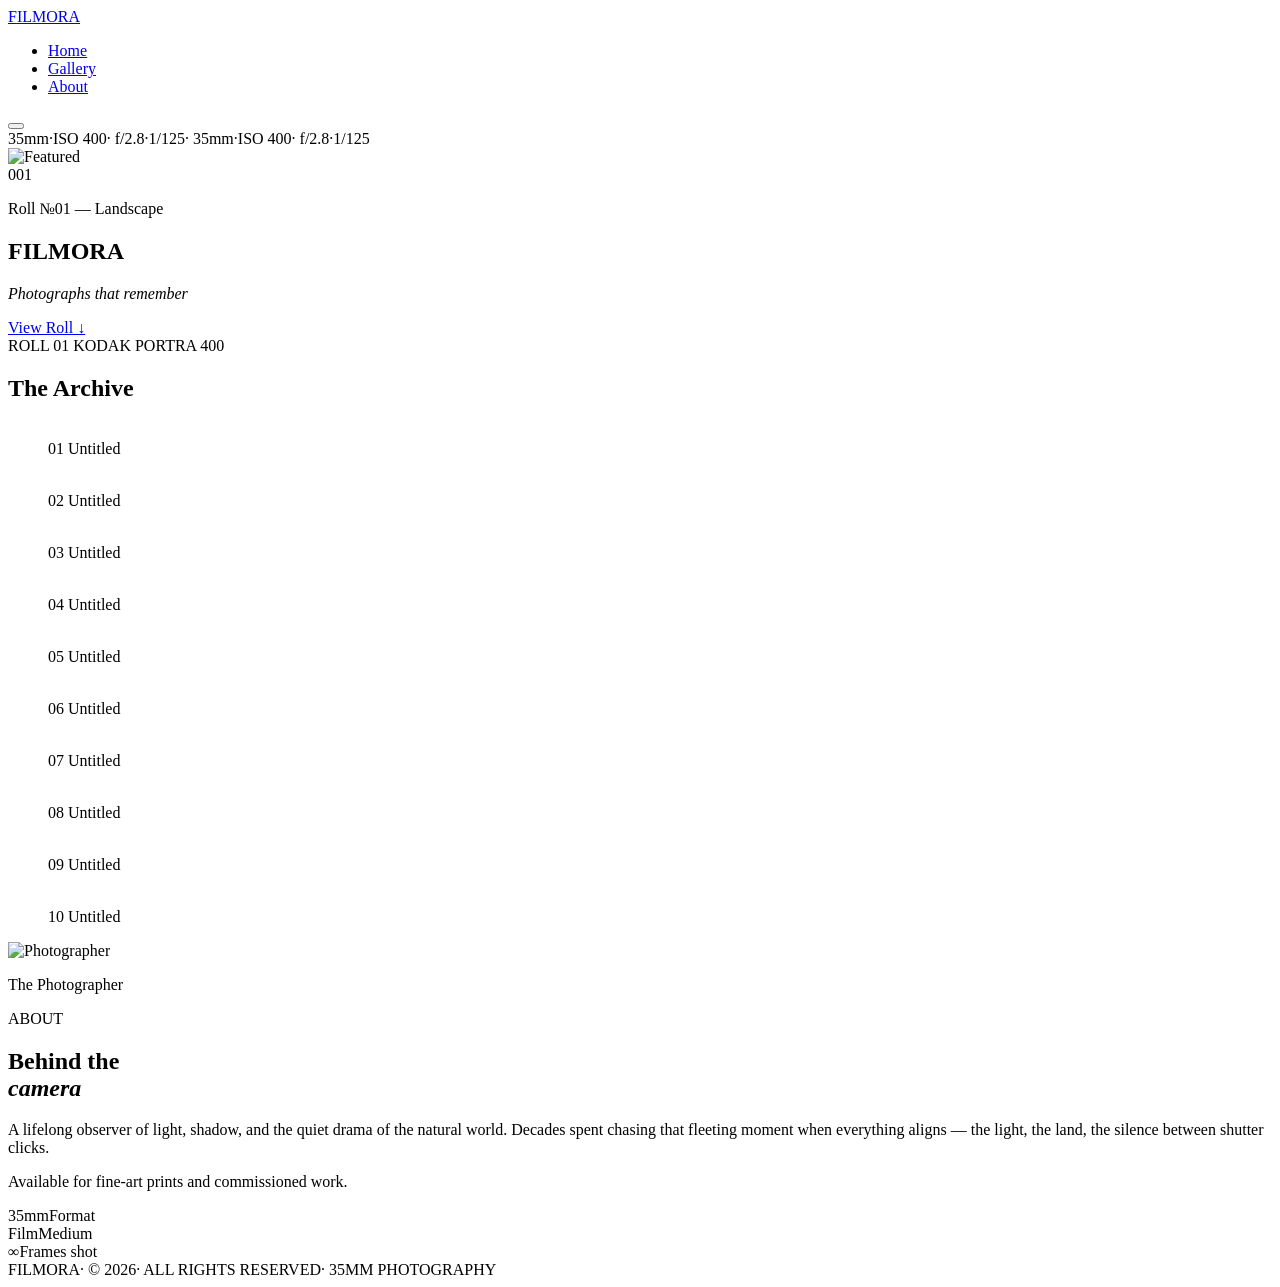
==== index.html @ be0e3e22 "Rename filmora-vintage/index.html to index.html" ====
<!DOCTYPE html>
<html lang="en">
<head>
  <meta charset="UTF-8" />
  <meta name="viewport" content="width=device-width, initial-scale=1.0" />
  <title>Filmora</title>
  <link rel="stylesheet" href="style.css" />
  <link rel="preconnect" href="https://fonts.googleapis.com" />
  <link href="https://fonts.googleapis.com/css2?family=Playfair+Display:ital,wght@0,400;0,700;1,400&family=DM+Mono:wght@300;400&display=swap" rel="stylesheet" />
</head>
<body>

  <!-- Film grain SVG filter (invisible, used by CSS) -->
  <svg style="display:none">
    <filter id="grain">
      <feTurbulence type="fractalNoise" baseFrequency="0.65" numOctaves="3" stitchTiles="stitch"/>
      <feColorMatrix type="saturate" values="0"/>
      <feBlend in="SourceGraphic" mode="multiply"/>
    </filter>
  </svg>

  <!-- Grain overlay -->
  <div class="grain-overlay" aria-hidden="true"></div>

  <!-- NAVIGATION -->
  <nav id="navbar">
    <a href="#home" class="nav-logo">
      <span class="logo-f">F</span>ILMORA
    </a>
    <ul class="nav-links">
      <li><a href="#home">Home</a></li>
      <li><a href="#gallery">Gallery</a></li>
      <li><a href="#about">About</a></li>
    </ul>
    <button class="nav-toggle" onclick="document.body.classList.toggle('nav-open')" aria-label="menu">
      <span></span><span></span><span></span>
    </button>
  </nav>

  <!-- HERO -->
  <section id="home" class="hero">
    <div class="hero-film-strip">
      <span>35mm</span><span>·</span><span>ISO 400</span><span>·</span>
      <span>f/2.8</span><span>·</span><span>1/125</span><span>·</span>
      <span>35mm</span><span>·</span><span>ISO 400</span><span>·</span>
      <span>f/2.8</span><span>·</span><span>1/125</span>
    </div>

    <div class="hero-photo-wrap">
      <!-- Replace with your featured landscape photo -->
      <img src="../images/featured.jpg" alt="Featured" class="hero-img"
           onerror="this.closest('.hero-photo-wrap').classList.add('hero-empty')" />
      <div class="hero-vignette"></div>
      <div class="hero-scratch"></div>
    </div>

    <div class="hero-meta">
      <div class="hero-frame-num">001</div>
      <div class="hero-title-wrap">
        <p class="hero-roll">Roll №01 — Landscape</p>
        <h1>FILMORA</h1>
        <p class="hero-tagline"><em>Photographs that remember</em></p>
      </div>
      <a href="#gallery" class="hero-btn">View Roll ↓</a>
    </div>
  </section>

  <!-- GALLERY — Film Roll Layout -->
  <section id="gallery" class="gallery-section">
    <div class="gallery-header">
      <div class="roll-label">
        <span class="roll-num">ROLL 01</span>
        <span class="roll-film">KODAK PORTRA 400</span>
      </div>
      <h2>The Archive</h2>
    </div>

    <!-- Row 1: wide strip -->
    <div class="film-row">
      <div class="sprocket-strip left">
        <div class="hole"></div><div class="hole"></div>
        <div class="hole"></div><div class="hole"></div>
      </div>

      <div class="frames-strip">
        <figure class="frame frame-lg">
          <div class="frame-inner"><img src="../images/photo-01.jpg" alt="" loading="lazy" /></div>
          <figcaption><span class="f-num">01</span> Untitled</figcaption>
        </figure>
        <figure class="frame frame-sm">
          <div class="frame-inner"><img src="../images/photo-02.jpg" alt="" loading="lazy" /></div>
          <figcaption><span class="f-num">02</span> Untitled</figcaption>
        </figure>
        <figure class="frame frame-sm">
          <div class="frame-inner"><img src="../images/photo-03.jpg" alt="" loading="lazy" /></div>
          <figcaption><span class="f-num">03</span> Untitled</figcaption>
        </figure>
        <figure class="frame frame-lg">
          <div class="frame-inner"><img src="../images/photo-04.jpg" alt="" loading="lazy" /></div>
          <figcaption><span class="f-num">04</span> Untitled</figcaption>
        </figure>
      </div>

      <div class="sprocket-strip right">
        <div class="hole"></div><div class="hole"></div>
        <div class="hole"></div><div class="hole"></div>
      </div>
    </div>

    <!-- Row 2 -->
    <div class="film-row">
      <div class="sprocket-strip left">
        <div class="hole"></div><div class="hole"></div>
        <div class="hole"></div><div class="hole"></div>
      </div>

      <div class="frames-strip">
        <figure class="frame frame-sm">
          <div class="frame-inner"><img src="../images/photo-05.jpg" alt="" loading="lazy" /></div>
          <figcaption><span class="f-num">05</span> Untitled</figcaption>
        </figure>
        <figure class="frame frame-xl">
          <div class="frame-inner"><img src="../images/photo-06.jpg" alt="" loading="lazy" /></div>
          <figcaption><span class="f-num">06</span> Untitled</figcaption>
        </figure>
        <figure class="frame frame-sm">
          <div class="frame-inner"><img src="../images/photo-07.jpg" alt="" loading="lazy" /></div>
          <figcaption><span class="f-num">07</span> Untitled</figcaption>
        </figure>
      </div>

      <div class="sprocket-strip right">
        <div class="hole"></div><div class="hole"></div>
        <div class="hole"></div><div class="hole"></div>
      </div>
    </div>

    <!-- Row 3 -->
    <div class="film-row">
      <div class="sprocket-strip left">
        <div class="hole"></div><div class="hole"></div>
        <div class="hole"></div><div class="hole"></div>
      </div>

      <div class="frames-strip">
        <figure class="frame frame-lg">
          <div class="frame-inner"><img src="../images/photo-08.jpg" alt="" loading="lazy" /></div>
          <figcaption><span class="f-num">08</span> Untitled</figcaption>
        </figure>
        <figure class="frame frame-lg">
          <div class="frame-inner"><img src="../images/photo-09.jpg" alt="" loading="lazy" /></div>
          <figcaption><span class="f-num">09</span> Untitled</figcaption>
        </figure>
        <figure class="frame frame-sm">
          <div class="frame-inner"><img src="../images/photo-10.jpg" alt="" loading="lazy" /></div>
          <figcaption><span class="f-num">10</span> Untitled</figcaption>
        </figure>
      </div>

      <div class="sprocket-strip right">
        <div class="hole"></div><div class="hole"></div>
        <div class="hole"></div><div class="hole"></div>
      </div>
    </div>

    <!--
      ADD MORE PHOTOS:
      Copy a whole <div class="film-row">...</div> block,
      update the src paths and frame numbers.
    -->
  </section>

  <!-- ABOUT -->
  <section id="about" class="about-section">
    <div class="about-inner">
      <div class="about-photo">
        <div class="polaroid">
          <img src="../images/portrait.jpg" alt="Photographer"
               onerror="this.closest('.polaroid').classList.add('polaroid-empty')" />
          <p class="polaroid-caption">The Photographer</p>
        </div>
      </div>
      <div class="about-text">
        <p class="roll-label-sm">ABOUT</p>
        <h2>Behind the<br><em>camera</em></h2>
        <p>
          A lifelong observer of light, shadow, and the quiet drama of the natural world.
          Decades spent chasing that fleeting moment when everything aligns — the light,
          the land, the silence between shutter clicks.
        </p>
        <p>Available for fine-art prints and commissioned work.</p>
        <div class="film-stats">
          <div class="stat"><span class="stat-n">35mm</span><span class="stat-l">Format</span></div>
          <div class="stat"><span class="stat-n">Film</span><span class="stat-l">Medium</span></div>
          <div class="stat"><span class="stat-n">∞</span><span class="stat-l">Frames shot</span></div>
        </div>
      </div>
    </div>
  </section>

  <footer class="site-footer">
    <div class="footer-strip">
      <span>FILMORA</span><span>·</span>
      <span>© <span id="yr"></span></span><span>·</span>
      <span>ALL RIGHTS RESERVED</span><span>·</span>
      <span>35MM PHOTOGRAPHY</span>
    </div>
  </footer>

  <script>
    document.getElementById('yr').textContent = new Date().getFullYear();
    window.addEventListener('scroll', () => {
      document.getElementById('navbar').classList.toggle('scrolled', scrollY > 20);
    }, {passive:true});
    document.querySelectorAll('.nav-links a').forEach(a =>
      a.addEventListener('click', () => document.body.classList.remove('nav-open'))
    );
  </script>
</body>
</html>
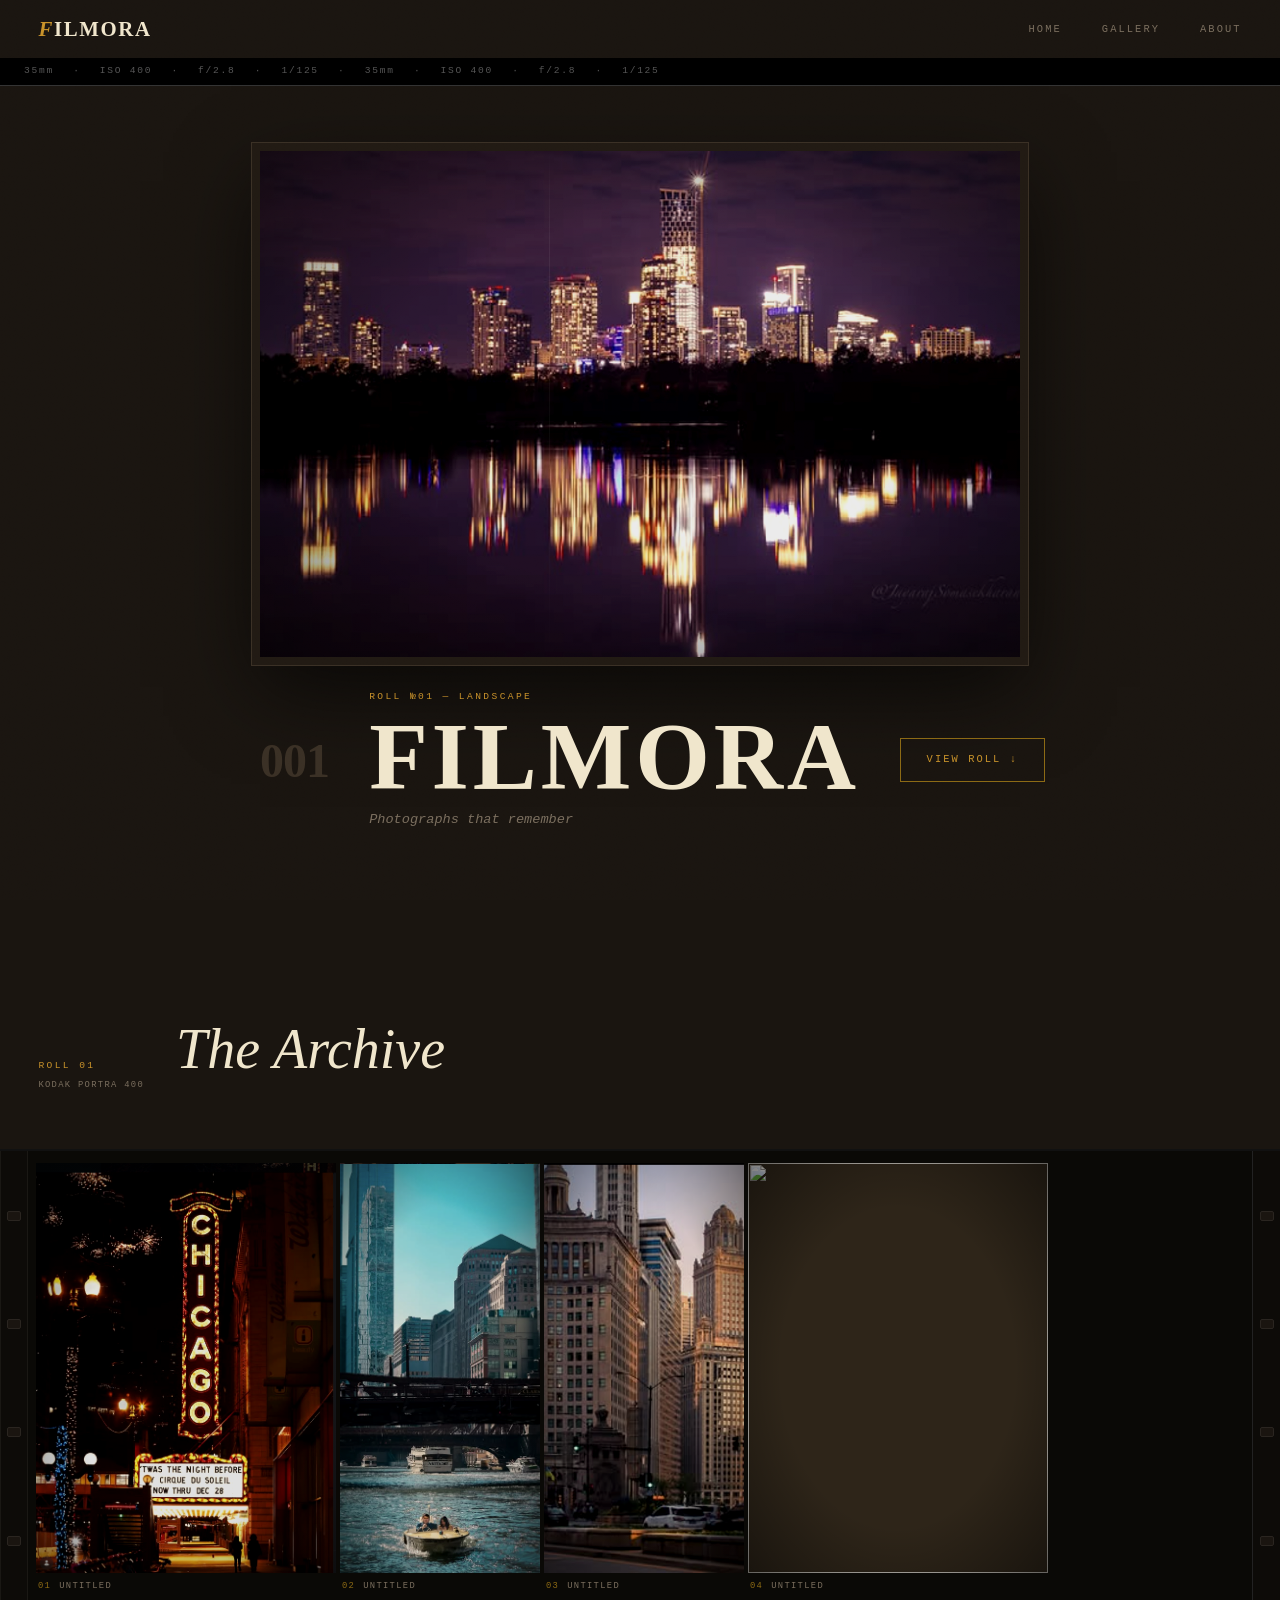
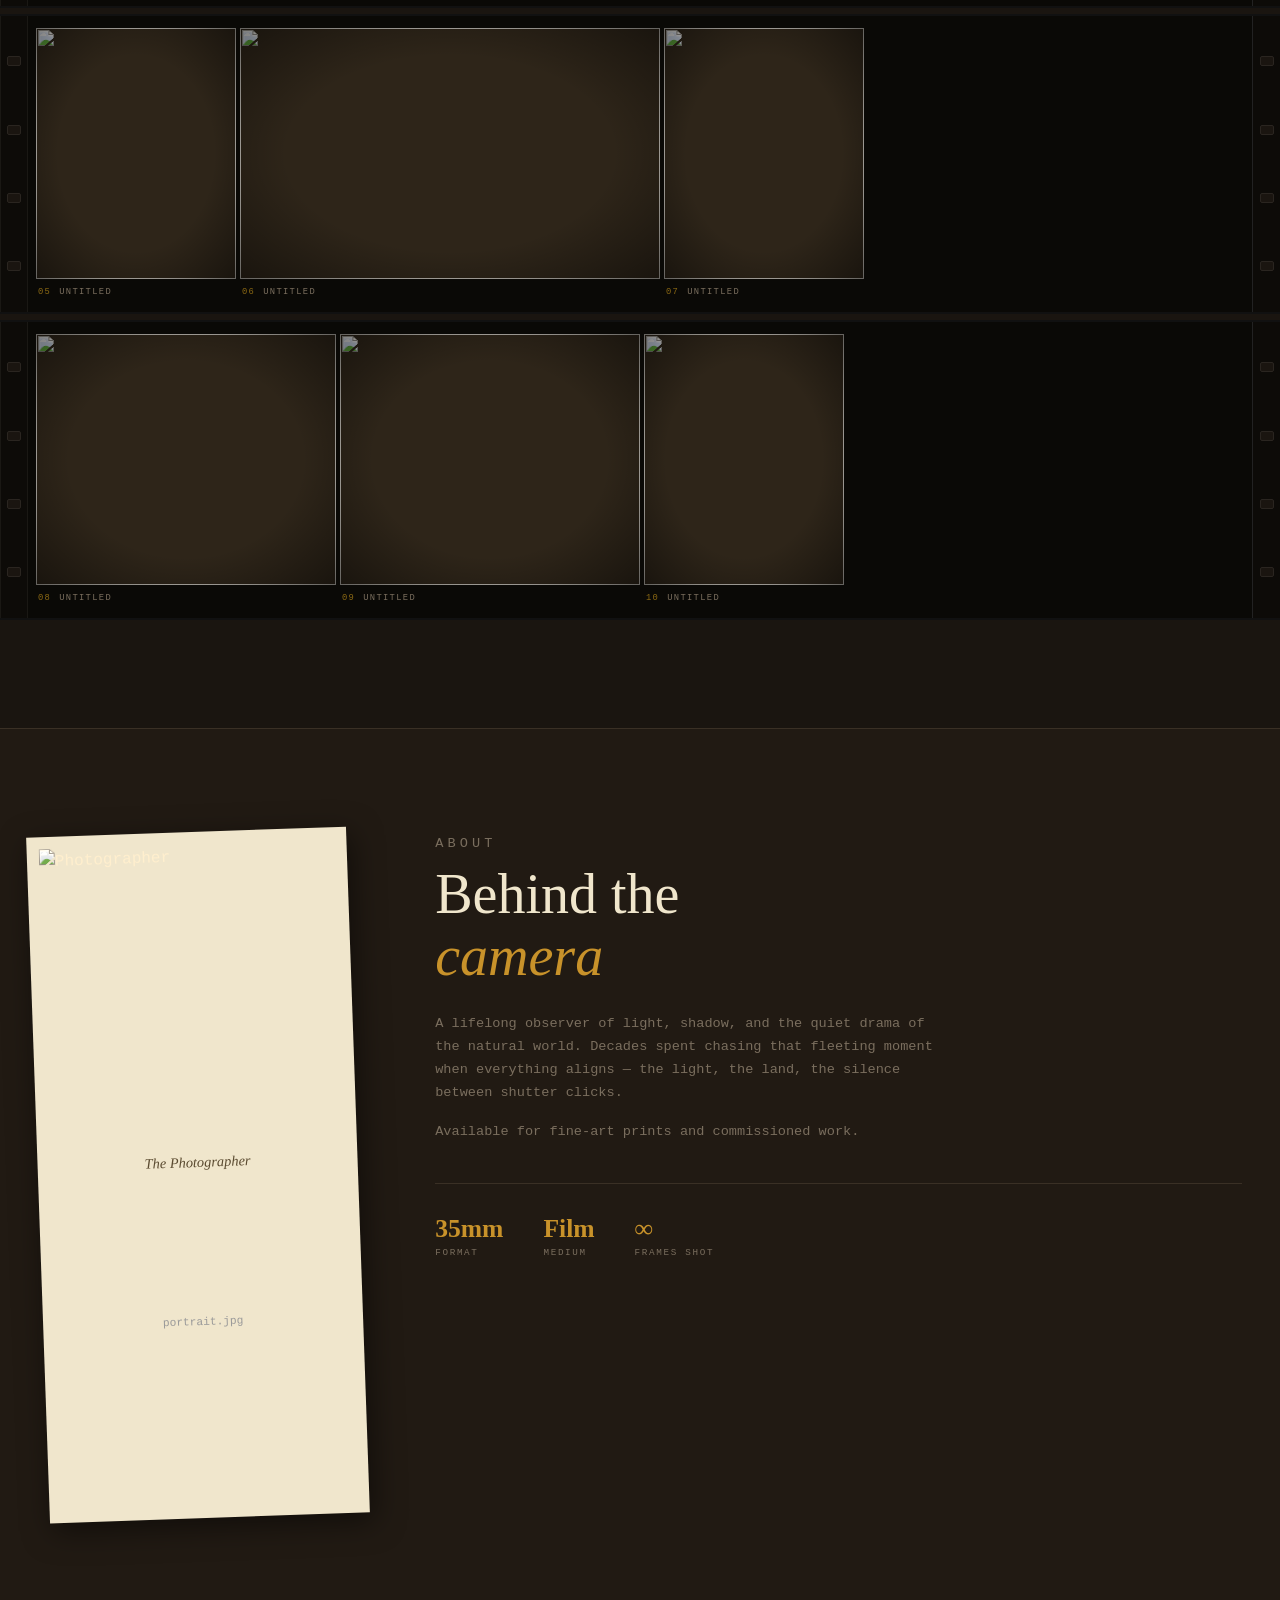
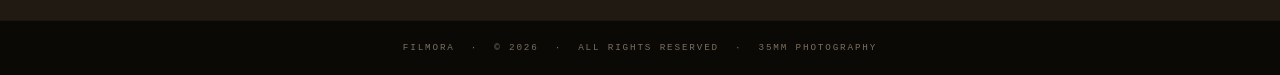
==== commit 49df3448: "fix images" ====
--- a/index.html
+++ b/index.html
@@ -48,7 +48,7 @@
 
     <div class="hero-photo-wrap">
       <!-- Replace with your featured landscape photo -->
-      <img src="../images/featured.jpg" alt="Featured" class="hero-img"
+      <img src="images/featured.jpg" alt="Featured" class="hero-img"
            onerror="this.closest('.hero-photo-wrap').classList.add('hero-empty')" />
       <div class="hero-vignette"></div>
       <div class="hero-scratch"></div>
@@ -84,19 +84,19 @@
 
       <div class="frames-strip">
         <figure class="frame frame-lg">
-          <div class="frame-inner"><img src="../images/photo-01.jpg" alt="" loading="lazy" /></div>
+          <div class="frame-inner"><img src="images/photo-01.jpg" alt="" loading="lazy" /></div>
           <figcaption><span class="f-num">01</span> Untitled</figcaption>
         </figure>
         <figure class="frame frame-sm">
-          <div class="frame-inner"><img src="../images/photo-02.jpg" alt="" loading="lazy" /></div>
+          <div class="frame-inner"><img src="images/photo-02.jpg" alt="" loading="lazy" /></div>
           <figcaption><span class="f-num">02</span> Untitled</figcaption>
         </figure>
         <figure class="frame frame-sm">
-          <div class="frame-inner"><img src="../images/photo-03.jpg" alt="" loading="lazy" /></div>
+          <div class="frame-inner"><img src="images/photo-03.jpg" alt="" loading="lazy" /></div>
           <figcaption><span class="f-num">03</span> Untitled</figcaption>
         </figure>
         <figure class="frame frame-lg">
-          <div class="frame-inner"><img src="../images/photo-04.jpg" alt="" loading="lazy" /></div>
+          <div class="frame-inner"><img src="images/photo-04.jpg" alt="" loading="lazy" /></div>
           <figcaption><span class="f-num">04</span> Untitled</figcaption>
         </figure>
       </div>
@@ -116,15 +116,15 @@
 
       <div class="frames-strip">
         <figure class="frame frame-sm">
-          <div class="frame-inner"><img src="../images/photo-05.jpg" alt="" loading="lazy" /></div>
+          <div class="frame-inner"><img src="images/photo-05.jpg" alt="" loading="lazy" /></div>
           <figcaption><span class="f-num">05</span> Untitled</figcaption>
         </figure>
         <figure class="frame frame-xl">
-          <div class="frame-inner"><img src="../images/photo-06.jpg" alt="" loading="lazy" /></div>
+          <div class="frame-inner"><img src="images/photo-06.jpg" alt="" loading="lazy" /></div>
           <figcaption><span class="f-num">06</span> Untitled</figcaption>
         </figure>
         <figure class="frame frame-sm">
-          <div class="frame-inner"><img src="../images/photo-07.jpg" alt="" loading="lazy" /></div>
+          <div class="frame-inner"><img src="images/photo-07.jpg" alt="" loading="lazy" /></div>
           <figcaption><span class="f-num">07</span> Untitled</figcaption>
         </figure>
       </div>
@@ -144,15 +144,15 @@
 
       <div class="frames-strip">
         <figure class="frame frame-lg">
-          <div class="frame-inner"><img src="../images/photo-08.jpg" alt="" loading="lazy" /></div>
+          <div class="frame-inner"><img src="images/photo-08.jpg" alt="" loading="lazy" /></div>
           <figcaption><span class="f-num">08</span> Untitled</figcaption>
         </figure>
         <figure class="frame frame-lg">
-          <div class="frame-inner"><img src="../images/photo-09.jpg" alt="" loading="lazy" /></div>
+          <div class="frame-inner"><img src="images/photo-09.jpg" alt="" loading="lazy" /></div>
           <figcaption><span class="f-num">09</span> Untitled</figcaption>
         </figure>
         <figure class="frame frame-sm">
-          <div class="frame-inner"><img src="../images/photo-10.jpg" alt="" loading="lazy" /></div>
+          <div class="frame-inner"><img src="images/photo-10.jpg" alt="" loading="lazy" /></div>
           <figcaption><span class="f-num">10</span> Untitled</figcaption>
         </figure>
       </div>
@@ -175,7 +175,7 @@
     <div class="about-inner">
       <div class="about-photo">
         <div class="polaroid">
-          <img src="../images/portrait.jpg" alt="Photographer"
+          <img src="images/portrait.jpg" alt="Photographer"
                onerror="this.closest('.polaroid').classList.add('polaroid-empty')" />
           <p class="polaroid-caption">The Photographer</p>
         </div>
--- a/style.css
+++ b/style.css
@@ -0,0 +1,563 @@
+/* =============================================
+   FILMORA VINTAGE — Film & Grain Theme
+   ============================================= */
+
+:root {
+  --bg:        #1a1510;
+  --surface:   #211a13;
+  --paper:     #2e2519;
+  --text:      #e8dcc8;
+  --muted:     #7a6e5e;
+  --faint:     #3a3025;
+  --amber:     #c8922a;
+  --cream:     #f0e6cc;
+  --sepia:     #8b6914;
+  --red:       #8b2212;
+  --nav-h:     58px;
+  --max-w:     1300px;
+  --gap:       clamp(1rem, 3vw, 2.5rem);
+
+  --ff-display: 'Playfair Display', Georgia, serif;
+  --ff-mono:    'DM Mono', 'Courier New', monospace;
+}
+
+*, *::before, *::after { box-sizing: border-box; margin: 0; padding: 0; }
+html { scroll-behavior: smooth; }
+
+body {
+  background: var(--bg);
+  color: var(--text);
+  font-family: var(--ff-mono);
+  font-weight: 300;
+  line-height: 1.7;
+}
+
+img { display: block; width: 100%; height: 100%; object-fit: cover; }
+a   { color: inherit; text-decoration: none; }
+
+/* ── GRAIN OVERLAY ── */
+.grain-overlay {
+  position: fixed;
+  inset: 0;
+  z-index: 999;
+  pointer-events: none;
+  opacity: .04;
+  background-image: url("data:image/svg+xml,%3Csvg viewBox='0 0 256 256' xmlns='http://www.w3.org/2000/svg'%3E%3Cfilter id='noise'%3E%3CfeTurbulence type='fractalNoise' baseFrequency='0.9' numOctaves='4' stitchTiles='stitch'/%3E%3C/filter%3E%3Crect width='100%25' height='100%25' filter='url(%23noise)'/%3E%3C/svg%3E");
+  background-size: 200px 200px;
+  mix-blend-mode: overlay;
+}
+
+/* ── NAV ── */
+#navbar {
+  position: fixed;
+  top: 0; left: 0; right: 0;
+  z-index: 100;
+  height: var(--nav-h);
+  display: flex;
+  align-items: center;
+  justify-content: space-between;
+  padding: 0 var(--gap);
+  border-bottom: 1px solid transparent;
+  transition: background .4s, border-color .4s;
+}
+
+#navbar.scrolled {
+  background: rgba(26,21,16,.96);
+  border-color: var(--faint);
+  backdrop-filter: blur(8px);
+}
+
+.nav-logo {
+  font-family: var(--ff-display);
+  font-size: 1.3rem;
+  font-weight: 700;
+  letter-spacing: .08em;
+  color: var(--cream);
+}
+
+.logo-f {
+  color: var(--amber);
+  font-style: italic;
+}
+
+.nav-links {
+  list-style: none;
+  display: flex;
+  gap: 2.5rem;
+}
+
+.nav-links a {
+  font-size: .65rem;
+  letter-spacing: .2em;
+  text-transform: uppercase;
+  color: var(--muted);
+  transition: color .2s;
+}
+.nav-links a:hover { color: var(--amber); }
+
+.nav-toggle {
+  display: none;
+  flex-direction: column;
+  gap: 5px;
+  background: none;
+  border: none;
+  cursor: pointer;
+}
+.nav-toggle span {
+  display: block;
+  width: 22px; height: 1px;
+  background: var(--text);
+}
+
+/* ── HERO ── */
+.hero {
+  min-height: 100svh;
+  padding-top: var(--nav-h);
+  display: flex;
+  flex-direction: column;
+  align-items: center;
+  justify-content: center;
+  gap: 2rem;
+  position: relative;
+  overflow: hidden;
+  background: var(--bg);
+}
+
+/* Film edge strip at top */
+.hero-film-strip {
+  position: absolute;
+  top: var(--nav-h);
+  left: 0; right: 0;
+  height: 28px;
+  background: #000;
+  border-bottom: 1px solid #333;
+  display: flex;
+  align-items: center;
+  gap: 1.2rem;
+  padding: 0 1.5rem;
+  overflow: hidden;
+  font-size: .6rem;
+  letter-spacing: .18em;
+  color: #555;
+  font-family: var(--ff-mono);
+}
+
+.hero-photo-wrap {
+  position: relative;
+  width: min(760px, 90vw);
+  aspect-ratio: 3/2;
+  margin-top: 1.5rem;
+  box-shadow:
+    0 0 0 8px var(--surface),
+    0 0 0 9px var(--faint),
+    0 30px 80px rgba(0,0,0,.7);
+  animation: fadeIn 1.2s ease both;
+}
+
+.hero-img {
+  width: 100%; height: 100%;
+  object-fit: cover;
+  filter: sepia(20%) contrast(1.05) brightness(.92);
+}
+
+.hero-empty {
+  background: var(--paper);
+  display: flex !important;
+  align-items: center;
+  justify-content: center;
+  color: var(--muted);
+  font-size: .7rem;
+  letter-spacing: .1em;
+}
+.hero-empty::after { content: 'Add: images/featured.jpg'; }
+
+.hero-vignette {
+  position: absolute;
+  inset: 0;
+  background: radial-gradient(ellipse at center, transparent 50%, rgba(0,0,0,.6) 100%);
+  pointer-events: none;
+}
+
+/* Fake film scratch */
+.hero-scratch {
+  position: absolute;
+  top: 0; bottom: 0;
+  left: 38%;
+  width: 1px;
+  background: linear-gradient(to bottom, transparent, rgba(255,255,255,.06) 20%, rgba(255,255,255,.03) 60%, transparent);
+  pointer-events: none;
+}
+
+.hero-meta {
+  display: flex;
+  align-items: center;
+  gap: 2.5rem;
+  width: min(760px, 90vw);
+  animation: fadeUp .8s .5s both;
+}
+
+.hero-frame-num {
+  font-size: 3rem;
+  font-family: var(--ff-display);
+  font-weight: 700;
+  color: var(--faint);
+  letter-spacing: -.02em;
+  user-select: none;
+}
+
+.hero-title-wrap { flex: 1; }
+
+.hero-roll {
+  font-size: .6rem;
+  letter-spacing: .25em;
+  text-transform: uppercase;
+  color: var(--amber);
+  margin-bottom: .3rem;
+}
+
+.hero-title-wrap h1 {
+  font-family: var(--ff-display);
+  font-size: clamp(2.5rem, 8vw, 6rem);
+  font-weight: 700;
+  line-height: .95;
+  color: var(--cream);
+  letter-spacing: .04em;
+}
+
+.hero-tagline {
+  font-size: .85rem;
+  color: var(--muted);
+  margin-top: .4rem;
+}
+
+.hero-btn {
+  display: inline-block;
+  font-size: .65rem;
+  letter-spacing: .2em;
+  text-transform: uppercase;
+  border: 1px solid var(--sepia);
+  color: var(--amber);
+  padding: .75rem 1.6rem;
+  white-space: nowrap;
+  transition: background .25s, color .25s;
+}
+.hero-btn:hover {
+  background: var(--amber);
+  color: var(--bg);
+}
+
+/* ── GALLERY — FILM ROLL ── */
+.gallery-section {
+  padding: clamp(4rem, 8vw, 7rem) 0;
+  overflow-x: hidden;
+}
+
+.gallery-header {
+  max-width: var(--max-w);
+  margin: 0 auto clamp(2rem, 4vw, 3.5rem);
+  padding: 0 var(--gap);
+  display: flex;
+  align-items: baseline;
+  gap: 2rem;
+}
+
+.roll-label {
+  display: flex;
+  flex-direction: column;
+  gap: .2rem;
+}
+
+.roll-num {
+  font-size: .6rem;
+  letter-spacing: .25em;
+  text-transform: uppercase;
+  color: var(--amber);
+}
+
+.roll-film {
+  font-size: .55rem;
+  letter-spacing: .15em;
+  color: var(--muted);
+  text-transform: uppercase;
+}
+
+.gallery-header h2 {
+  font-family: var(--ff-display);
+  font-size: clamp(2rem, 5vw, 3.5rem);
+  font-weight: 400;
+  font-style: italic;
+  color: var(--cream);
+}
+
+/* Film row — mimics physical film strip */
+.film-row {
+  display: flex;
+  align-items: stretch;
+  background: #0a0906;
+  border-top: 2px solid #111;
+  border-bottom: 2px solid #111;
+  margin-bottom: 6px;
+  min-height: 300px;
+}
+
+.sprocket-strip {
+  width: 28px;
+  flex-shrink: 0;
+  display: flex;
+  flex-direction: column;
+  justify-content: space-around;
+  align-items: center;
+  background: #0d0b08;
+  border-right: 1px solid #1a1814;
+  border-left:  1px solid #1a1814;
+  padding: 1rem 0;
+  gap: .6rem;
+}
+.sprocket-strip.right {
+  border-right: none;
+  border-left: 1px solid #222;
+}
+
+.hole {
+  width: 14px; height: 10px;
+  background: var(--bg);
+  border-radius: 2px;
+  border: 1px solid #2a2520;
+}
+
+.frames-strip {
+  flex: 1;
+  display: flex;
+  gap: 4px;
+  padding: 12px 8px;
+  overflow-x: auto;
+  scrollbar-width: none;
+}
+.frames-strip::-webkit-scrollbar { display: none; }
+
+.frame {
+  flex-shrink: 0;
+  display: flex;
+  flex-direction: column;
+  gap: .4rem;
+}
+
+.frame-sm  { width: 200px; }
+.frame-lg  { width: 300px; }
+.frame-xl  { width: 420px; }
+
+.frame-inner {
+  flex: 1;
+  overflow: hidden;
+  background: var(--paper);
+  position: relative;
+}
+
+.frame-inner img {
+  width: 100%; height: 100%;
+  object-fit: cover;
+  filter: sepia(15%) contrast(1.08) brightness(.88);
+  transition: filter .5s, transform .5s;
+}
+
+.frame:hover .frame-inner img {
+  filter: sepia(0%) contrast(1.05) brightness(1);
+  transform: scale(1.03);
+}
+
+/* Vignette per frame */
+.frame-inner::after {
+  content: '';
+  position: absolute;
+  inset: 0;
+  background: radial-gradient(ellipse at center, transparent 55%, rgba(0,0,0,.45) 100%);
+  pointer-events: none;
+}
+
+.frame figcaption {
+  font-size: .55rem;
+  letter-spacing: .15em;
+  text-transform: uppercase;
+  color: var(--muted);
+  display: flex;
+  align-items: center;
+  gap: .5rem;
+  padding: 0 2px;
+}
+
+.f-num {
+  color: var(--sepia);
+  font-weight: 400;
+}
+
+/* ── ABOUT ── */
+.about-section {
+  background: var(--surface);
+  padding: clamp(4rem, 8vw, 7rem) var(--gap);
+  border-top: 1px solid var(--faint);
+}
+
+.about-inner {
+  max-width: var(--max-w);
+  margin: 0 auto;
+  display: grid;
+  grid-template-columns: 320px 1fr;
+  gap: clamp(3rem, 6vw, 6rem);
+  align-items: start;
+}
+
+.polaroid {
+  background: var(--cream);
+  padding: 12px 12px 48px;
+  box-shadow: 4px 8px 30px rgba(0,0,0,.5);
+  transform: rotate(-2deg);
+  transition: transform .4s;
+}
+.polaroid:hover { transform: rotate(0deg); }
+
+.polaroid img {
+  width: 100%;
+  aspect-ratio: 1;
+  object-fit: cover;
+  filter: sepia(30%) contrast(1.05);
+}
+
+.polaroid-empty {
+  background: var(--cream);
+}
+.polaroid-empty::after {
+  content: 'portrait.jpg';
+  display: block;
+  aspect-ratio: 1;
+  display: flex;
+  align-items: center;
+  justify-content: center;
+  color: #999;
+  font-size: .7rem;
+}
+
+.polaroid-caption {
+  text-align: center;
+  margin-top: .6rem;
+  font-family: var(--ff-display);
+  font-style: italic;
+  font-size: .9rem;
+  color: #5a4a30;
+}
+
+.roll-label-sm {
+  font-size: .6rem;
+  letter-spacing: .3em;
+  text-transform: uppercase;
+  color: var(--amber);
+  margin-bottom: .6rem;
+}
+
+.about-text h2 {
+  font-family: var(--ff-display);
+  font-size: clamp(2rem, 4.5vw, 3.5rem);
+  font-weight: 400;
+  line-height: 1.1;
+  margin-bottom: 1.5rem;
+  color: var(--cream);
+}
+
+.about-text h2 em {
+  font-style: italic;
+  color: var(--amber);
+}
+
+.about-text p {
+  font-size: .85rem;
+  color: var(--muted);
+  max-width: 500px;
+}
+.about-text p + p { margin-top: 1rem; }
+
+.film-stats {
+  display: flex;
+  gap: 2.5rem;
+  margin-top: 2.5rem;
+  padding-top: 2rem;
+  border-top: 1px solid var(--faint);
+}
+
+.stat {
+  display: flex;
+  flex-direction: column;
+  gap: .2rem;
+}
+
+.stat-n {
+  font-family: var(--ff-display);
+  font-size: 1.6rem;
+  font-weight: 700;
+  color: var(--amber);
+  line-height: 1;
+}
+
+.stat-l {
+  font-size: .58rem;
+  letter-spacing: .18em;
+  text-transform: uppercase;
+  color: var(--muted);
+}
+
+/* ── FOOTER ── */
+.site-footer {
+  background: #0a0906;
+  border-top: 1px solid #1a1510;
+  padding: 1.2rem var(--gap);
+}
+
+.footer-strip {
+  display: flex;
+  align-items: center;
+  gap: 1rem;
+  font-size: .58rem;
+  letter-spacing: .2em;
+  text-transform: uppercase;
+  color: var(--muted);
+  flex-wrap: wrap;
+  justify-content: center;
+}
+
+/* ── ANIMATIONS ── */
+@keyframes fadeIn  { from { opacity: 0 } to { opacity: 1 } }
+@keyframes fadeUp  {
+  from { opacity: 0; transform: translateY(20px) }
+  to   { opacity: 1; transform: translateY(0) }
+}
+
+/* ── RESPONSIVE ── */
+@media (max-width: 860px) {
+  .about-inner { grid-template-columns: 1fr; }
+  .polaroid { max-width: 260px; }
+  .frame-xl { width: 300px; }
+  .frame-lg { width: 220px; }
+}
+
+@media (max-width: 600px) {
+  .nav-toggle { display: flex; }
+  .nav-links {
+    display: none;
+    position: fixed;
+    top: var(--nav-h); left: 0; right: 0;
+    background: rgba(26,21,16,.98);
+    flex-direction: column;
+    gap: 0;
+    border-bottom: 1px solid var(--faint);
+  }
+  .nav-links li a {
+    display: block;
+    padding: 1.1rem 1.5rem;
+    border-bottom: 1px solid var(--faint);
+  }
+  body.nav-open .nav-links { display: flex; }
+  .hero-meta { flex-direction: column; gap: 1rem; }
+  .hero-frame-num { display: none; }
+  .frame-sm { width: 160px; }
+  .frame-lg { width: 200px; }
+  .frame-xl { width: 260px; }
+  .film-stats { gap: 1.5rem; }
+}
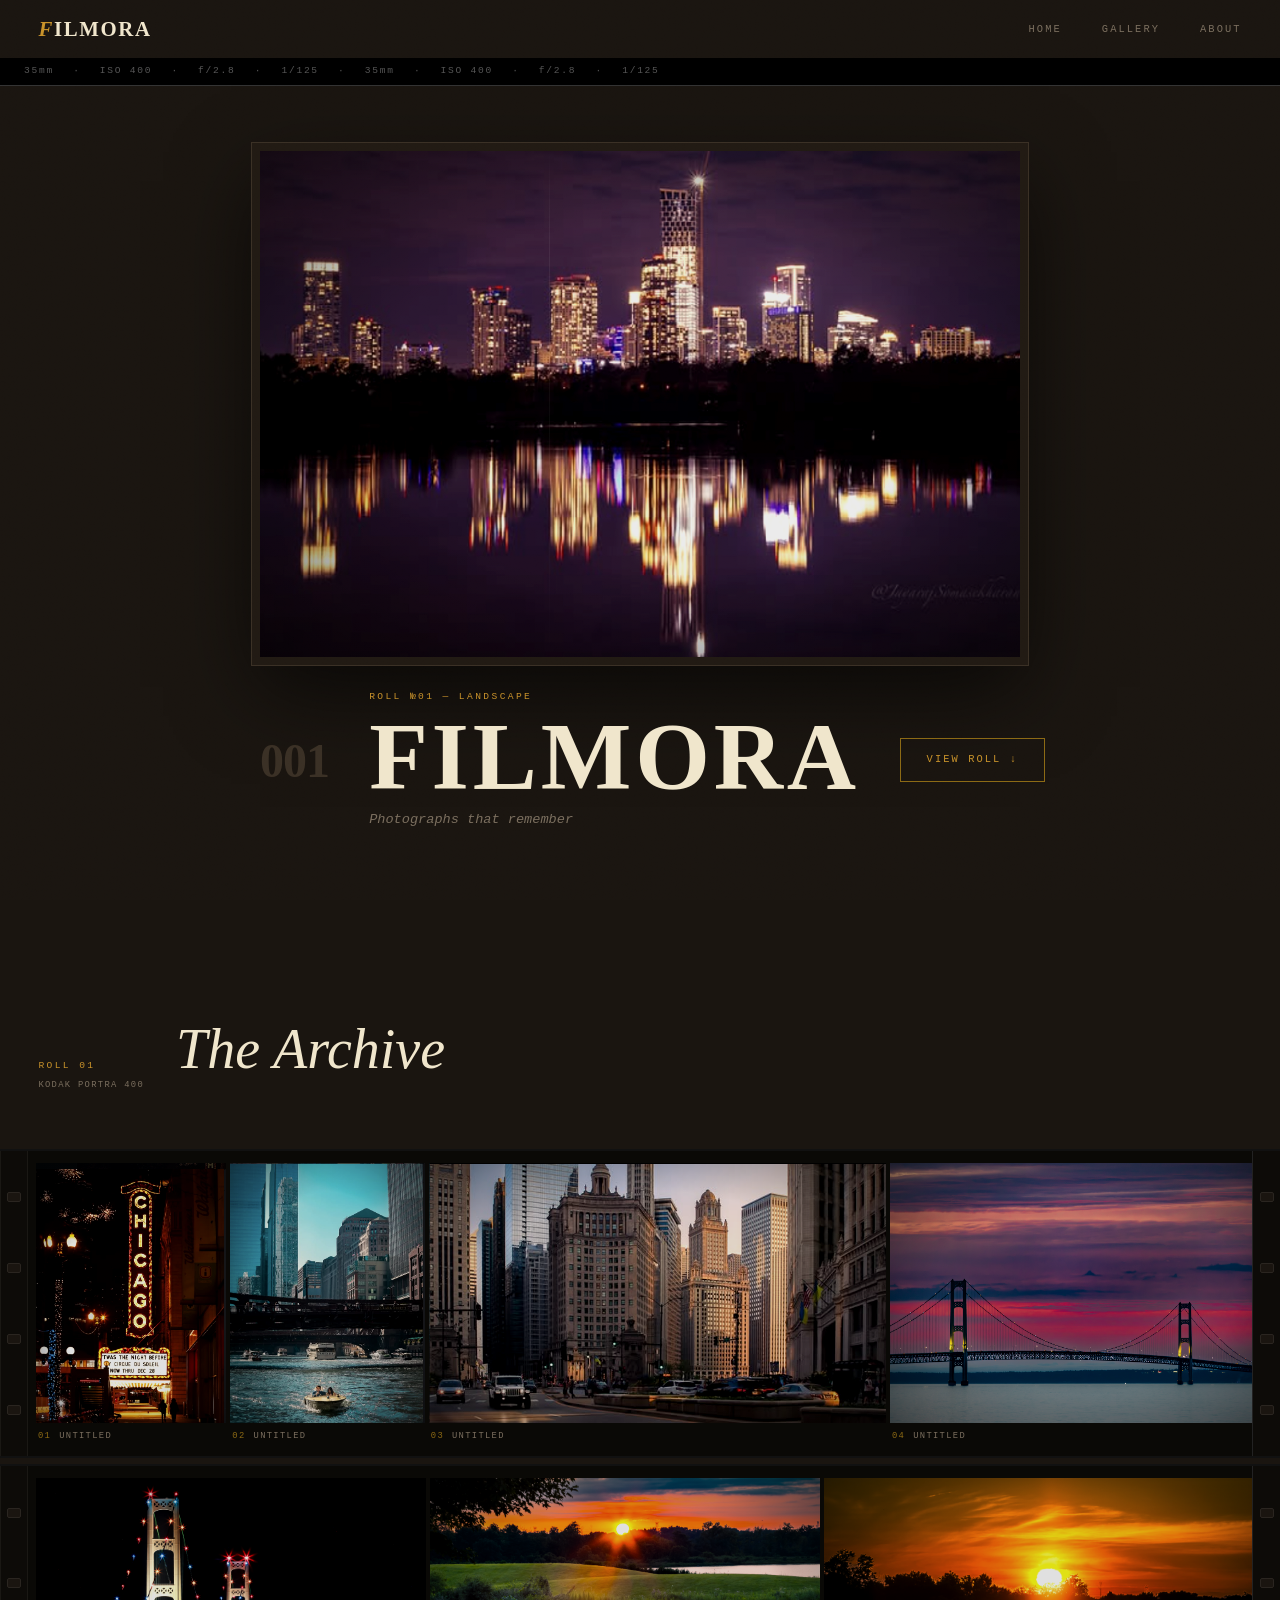
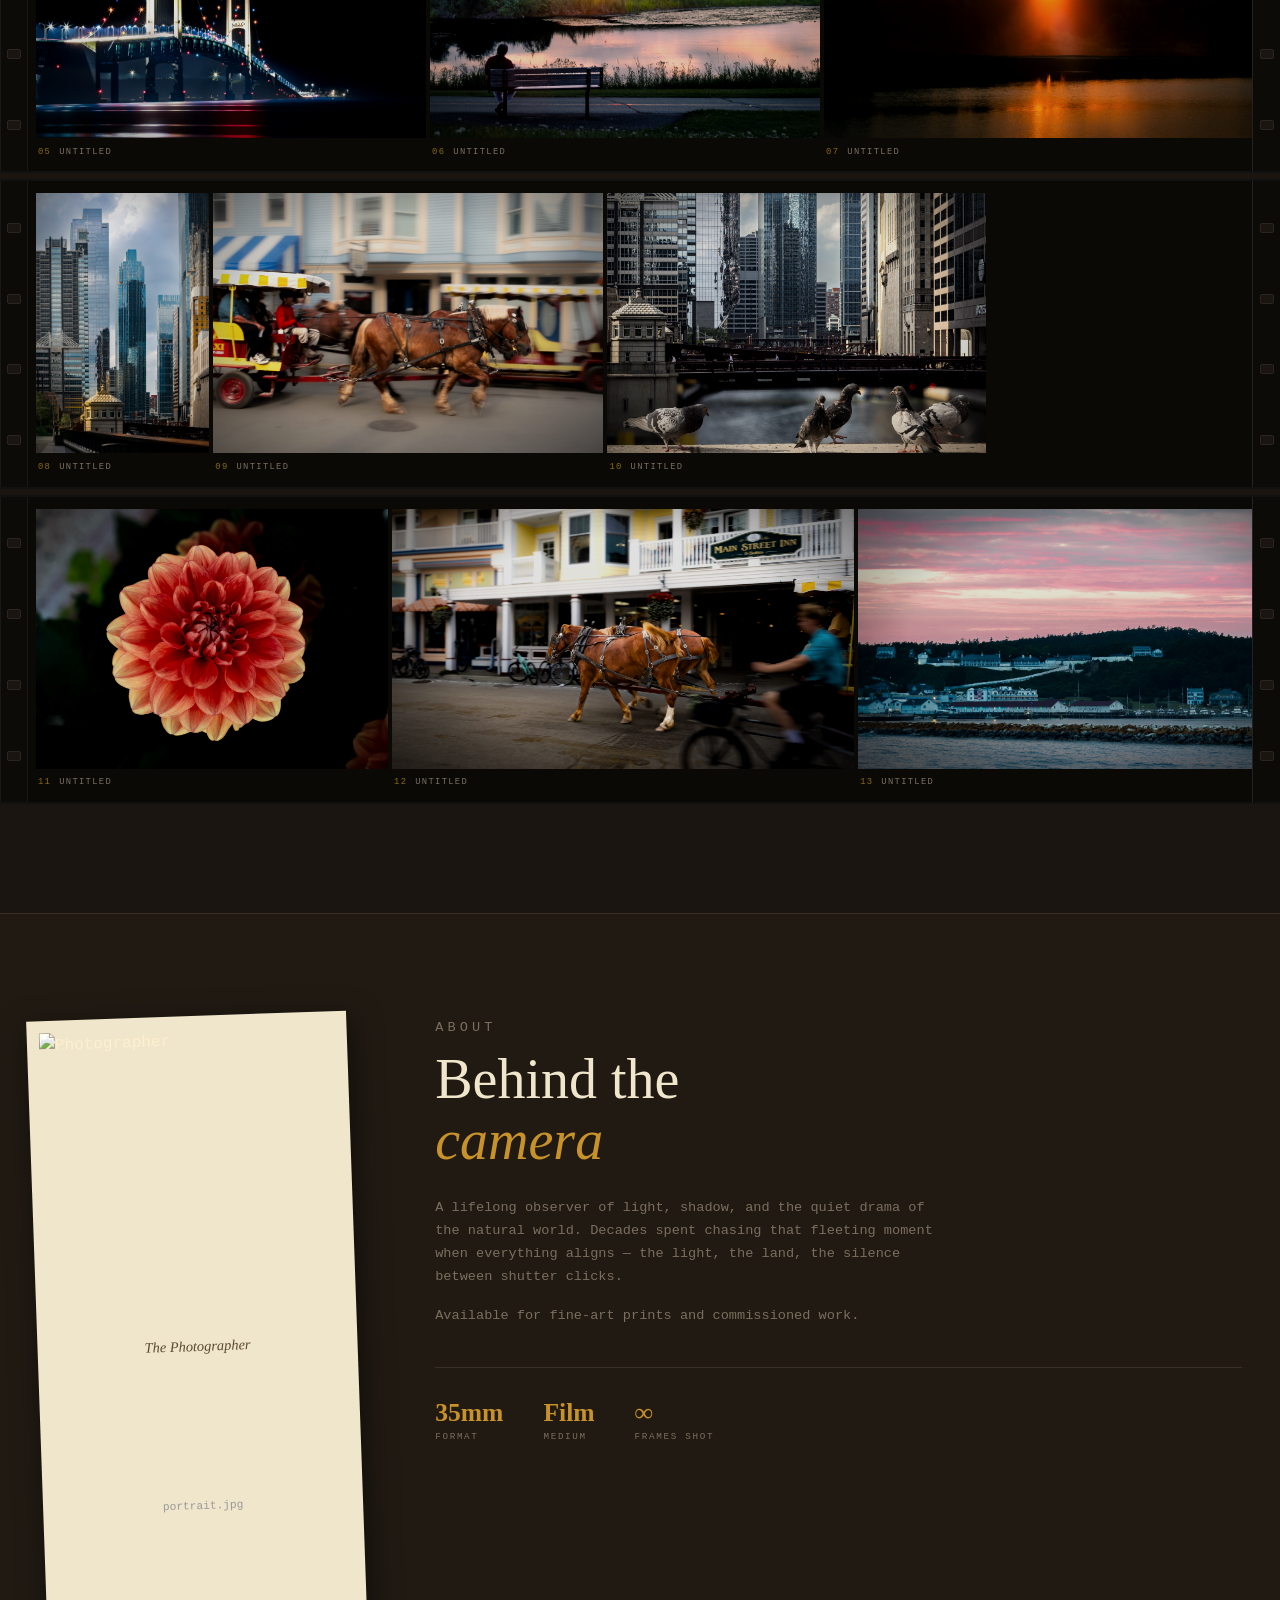
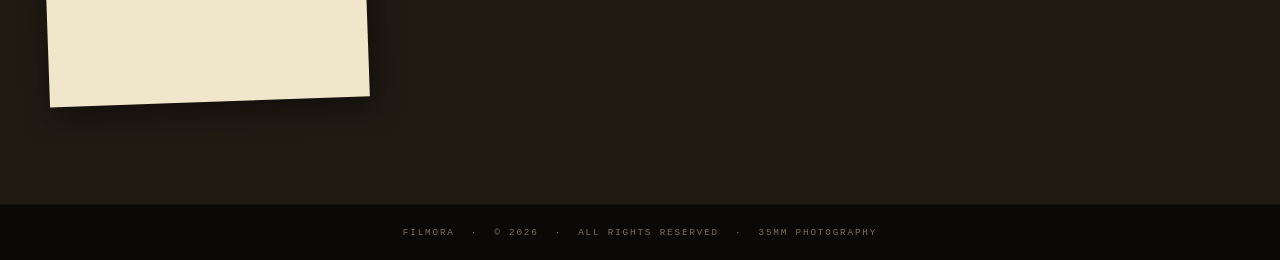
==== commit fb34c898: "Update index.html" ====
--- a/index.html
+++ b/index.html
@@ -162,8 +162,41 @@
         <div class="hole"></div><div class="hole"></div>
       </div>
     </div>
-
-    <!--
+<!-- Row 4 -->
+    <div class="film-row">
+      <div class="sprocket-strip left">
+        <div class="hole"></div><div class="hole"></div>
+        <div class="hole"></div><div class="hole"></div>
+      </div>
+
+      <div class="frames-strip">
+        <figure class="frame">
+          <div class="frame-inner"><img src="images/photo-11.jpg" alt="" loading="lazy" /></div>
+          <figcaption><span class="f-num">11</span> Untitled</figcaption>
+        </figure>
+        <figure class="frame">
+          <div class="frame-inner"><img src="images/photo-12.jpg" alt="" loading="lazy" /></div>
+          <figcaption><span class="f-num">12</span> Untitled</figcaption>
+        </figure>
+        <figure class="frame">
+          <div class="frame-inner"><img src="images/photo-13.jpg" alt="" loading="lazy" /></div>
+          <figcaption><span class="f-num">13</span> Untitled</figcaption>
+        </figure>
+        <figure class="frame">
+          <div class="frame-inner"><img src="images/photo-14.jpg" alt="" loading="lazy" /></div>
+          <figcaption><span class="f-num">14</span> Untitled</figcaption>
+        </figure>
+        <figure class="frame">
+          <div class="frame-inner"><img src="images/photo-15.jpg" alt="" loading="lazy" /></div>
+          <figcaption><span class="f-num">15</span> Untitled</figcaption>
+        </figure>
+      </div>
+
+      <div class="sprocket-strip right">
+        <div class="hole"></div><div class="hole"></div>
+        <div class="hole"></div><div class="hole"></div>
+      </div>
+    </div>    <!--
       ADD MORE PHOTOS:
       Copy a whole <div class="film-row">...</div> block,
       update the src paths and frame numbers.
--- a/style.css
+++ b/style.css
@@ -17,6 +17,9 @@
   --max-w:     1300px;
   --gap:       clamp(1rem, 3vw, 2.5rem);
 
+  /* Height of one film frame — change this to make the whole roll taller/shorter */
+  --frame-h:   260px;
+
   --ff-display: 'Playfair Display', Georgia, serif;
   --ff-mono:    'DM Mono', 'Courier New', monospace;
 }
@@ -289,7 +292,9 @@
   color: var(--cream);
 }
 
-/* Film row — mimics physical film strip */
+/* Film row — mimics physical film strip.
+   The row height is driven by the frame height + caption, so it grows
+   naturally instead of forcing a fixed min-height. */
 .film-row {
   display: flex;
   align-items: stretch;
@@ -297,7 +302,6 @@
   border-top: 2px solid #111;
   border-bottom: 2px solid #111;
   margin-bottom: 6px;
-  min-height: 300px;
 }
 
 .sprocket-strip {
@@ -328,6 +332,7 @@
 .frames-strip {
   flex: 1;
   display: flex;
+  align-items: flex-start;
   gap: 4px;
   padding: 12px 8px;
   overflow-x: auto;
@@ -335,6 +340,8 @@
 }
 .frames-strip::-webkit-scrollbar { display: none; }
 
+/* Each frame sizes to its own image now — no fixed widths.
+   The frame width follows the image's natural aspect ratio at a shared height. */
 .frame {
   flex-shrink: 0;
   display: flex;
@@ -342,20 +349,25 @@
   gap: .4rem;
 }
 
-.frame-sm  { width: 200px; }
-.frame-lg  { width: 300px; }
-.frame-xl  { width: 420px; }
+/* Keep the class names in the HTML working, but let width be automatic.
+   (frame-sm / frame-lg / frame-xl no longer pin a width.) */
+.frame-sm,
+.frame-lg,
+.frame-xl { width: auto; }
 
 .frame-inner {
-  flex: 1;
+  height: var(--frame-h);   /* shared film-frame height */
   overflow: hidden;
   background: var(--paper);
   position: relative;
 }
 
+/* Image keeps its real aspect ratio: full height, width scales to match.
+   No distortion, no forced crop — the frame becomes as wide as the photo needs. */
 .frame-inner img {
-  width: 100%; height: 100%;
-  object-fit: cover;
+  width: auto;
+  height: 100%;
+  object-fit: cover;   /* fills the frame's height; width already matches ratio */
   filter: sepia(15%) contrast(1.08) brightness(.88);
   transition: filter .5s, transform .5s;
 }
@@ -533,8 +545,7 @@
 @media (max-width: 860px) {
   .about-inner { grid-template-columns: 1fr; }
   .polaroid { max-width: 260px; }
-  .frame-xl { width: 300px; }
-  .frame-lg { width: 220px; }
+  /* frame widths are automatic now — nothing to override here */
 }
 
 @media (max-width: 600px) {
@@ -556,8 +567,8 @@
   body.nav-open .nav-links { display: flex; }
   .hero-meta { flex-direction: column; gap: 1rem; }
   .hero-frame-num { display: none; }
-  .frame-sm { width: 160px; }
-  .frame-lg { width: 200px; }
-  .frame-xl { width: 260px; }
   .film-stats { gap: 1.5rem; }
-}
+
+  /* Shorter film frames on phones */
+  :root { --frame-h: 200px; }
+}
